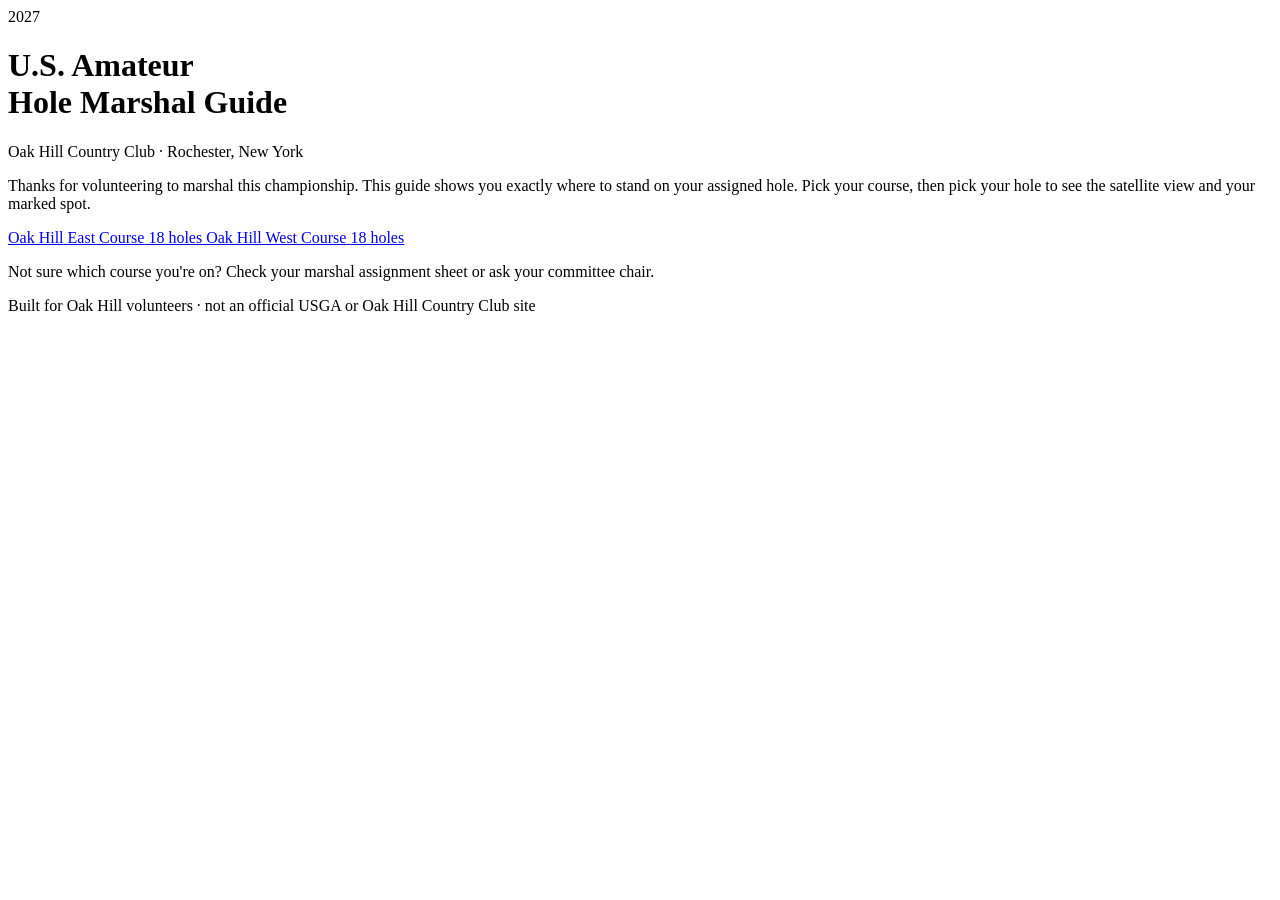
==== index.html @ 724a0f49 "Add files via upload" ====
<!DOCTYPE html>
<html lang="en">
<head>
<meta charset="UTF-8">
<meta name="viewport" content="width=device-width, initial-scale=1.0, maximum-scale=1.0">
<title>Marshal Field Guide — Oak Hill Country Club</title>
<link rel="preconnect" href="https://fonts.googleapis.com">
<link href="https://fonts.googleapis.com/css2?family=Oswald:wght@500;600;700&family=Inter:wght@400;500;600&display=swap" rel="stylesheet">
<link rel="stylesheet" href="css/style.css">
</head>
<body>

<div class="ribbon"></div>

<main class="welcome">
  <div class="badge-row"><span class="year-badge">2027</span></div>
  <h1 class="event-title">U.S. Amateur<br>Hole Marshal Guide</h1>
  <p class="venue-line">Oak Hill Country Club &middot; Rochester, New York</p>
  <div class="divider"></div>
  <p class="welcome-copy">
    Thanks for volunteering to marshal this championship. This guide shows you
    exactly where to stand on your assigned hole. Pick your course, then pick
    your hole to see the satellite view and your marked spot.
  </p>
  <div class="course-picker">
    <a class="course-btn course-btn--east" href="course.html?course=east">
      <span class="course-btn__label">Oak Hill</span>
      <span class="course-btn__name">East&nbsp;Course</span>
      <span class="course-btn__meta">18 holes</span>
    </a>
    <a class="course-btn course-btn--west" href="course.html?course=west">
      <span class="course-btn__label">Oak Hill</span>
      <span class="course-btn__name">West&nbsp;Course</span>
      <span class="course-btn__meta">18 holes</span>
    </a>
  </div>
  <p class="footnote">Not sure which course you're on? Check your marshal assignment sheet or ask your committee chair.</p>
</main>

<footer class="site-footer">
  <p>Built for Oak Hill volunteers &middot; not an official USGA or Oak Hill Country Club site</p>
</footer>

</body>
</html>
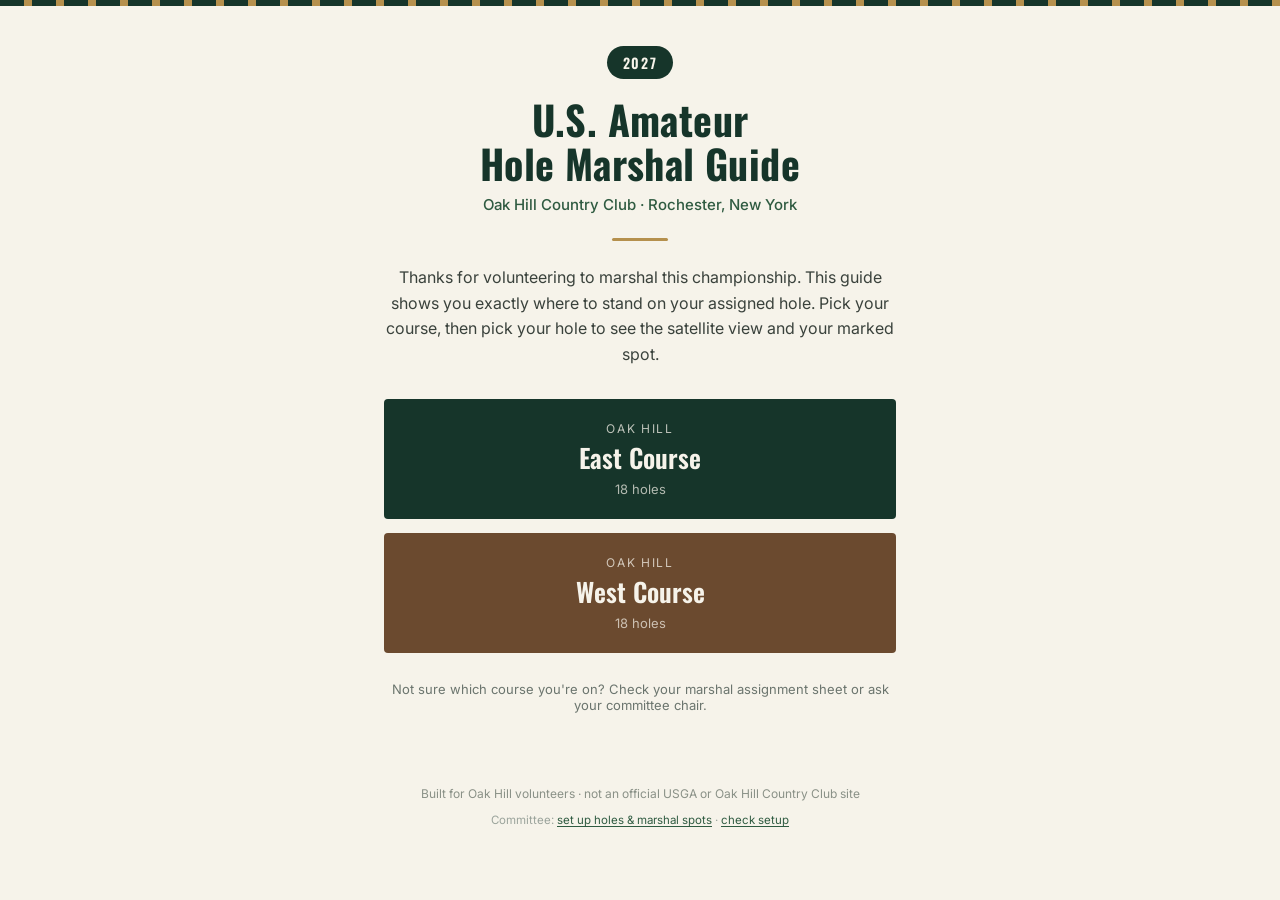
==== commit aa2f3992: "Add files via upload" ====
--- a/index.html
+++ b/index.html
@@ -39,6 +39,10 @@
 
 <footer class="site-footer">
   <p>Built for Oak Hill volunteers &middot; not an official USGA or Oak Hill Country Club site</p>
+  <p class="site-footer__admin">
+    Committee: <a href="admin.html">set up holes &amp; marshal spots</a>
+    &middot; <a href="preflight.html">check setup</a>
+  </p>
 </footer>
 
 </body>
--- a/css/style.css
+++ b/css/style.css
@@ -0,0 +1,996 @@
+/* ============================================================
+   Oak Hill Marshal Guide
+   Palette: fairway green #16352A, turf #2F5B41, cream #F6F3EA,
+            brass #B5904D, flag red #C0392B, ink #1B231E
+   Display type: Oswald (condensed, scoreboard feel)
+   Body type: Inter
+   ============================================================ */
+
+:root {
+  --fairway: #16352A;
+  --turf: #2F5B41;
+  --cream: #F6F3EA;
+  --brass: #B5904D;
+  --flag: #C0392B;
+  --ink: #1B231E;
+  --west-accent: #6B4A2F; /* warmer, earthier accent for West course */
+
+  --radius: 4px;
+}
+
+* { box-sizing: border-box; }
+
+html, body {
+  margin: 0;
+  padding: 0;
+  background: var(--cream);
+  color: var(--ink);
+  font-family: 'Inter', -apple-system, BlinkMacSystemFont, sans-serif;
+  -webkit-tap-highlight-color: transparent;
+}
+
+h1, h2 {
+  font-family: 'Oswald', sans-serif;
+  letter-spacing: 0.01em;
+  margin: 0;
+}
+
+a { text-decoration: none; color: inherit; }
+
+@media (prefers-reduced-motion: reduce) {
+  * { animation: none !important; transition: none !important; }
+}
+
+/* ---------- Ribbon (top accent bar, like a flagstick pennant) ---------- */
+.ribbon {
+  height: 6px;
+  background: repeating-linear-gradient(
+    90deg,
+    var(--fairway) 0px, var(--fairway) 24px,
+    var(--brass) 24px, var(--brass) 32px
+  );
+}
+
+/* ---------- Welcome page ---------- */
+.welcome {
+  max-width: 560px;
+  margin: 0 auto;
+  padding: 40px 24px 24px;
+  text-align: center;
+}
+
+.badge-row { margin-bottom: 18px; }
+
+.year-badge {
+  display: inline-block;
+  background: var(--fairway);
+  color: var(--cream);
+  font-family: 'Oswald', sans-serif;
+  font-weight: 600;
+  font-size: 14px;
+  letter-spacing: 0.12em;
+  padding: 6px 16px;
+  border-radius: 999px;
+}
+
+.event-title {
+  font-size: clamp(28px, 8vw, 40px);
+  font-weight: 700;
+  color: var(--fairway);
+  line-height: 1.1;
+}
+
+.venue-line {
+  margin-top: 10px;
+  font-size: 15px;
+  color: var(--turf);
+  font-weight: 500;
+}
+
+.divider {
+  width: 56px;
+  height: 3px;
+  background: var(--brass);
+  margin: 24px auto;
+  border-radius: 2px;
+}
+
+.welcome-copy {
+  font-size: 16px;
+  line-height: 1.6;
+  color: #3a423c;
+  margin: 0 auto 32px;
+}
+
+.course-picker {
+  display: flex;
+  flex-direction: column;
+  gap: 14px;
+}
+
+.course-btn {
+  display: flex;
+  flex-direction: column;
+  align-items: center;
+  justify-content: center;
+  padding: 22px 16px;
+  border-radius: var(--radius);
+  color: var(--cream);
+  position: relative;
+  transition: transform 0.15s ease;
+  border: none;
+  cursor: pointer;
+  font: inherit;
+  width: 100%;
+}
+.course-btn:active { transform: scale(0.98); }
+
+.course-btn--east { background: var(--fairway); }
+.course-btn--west { background: var(--west-accent); }
+
+.course-btn__label {
+  font-size: 12px;
+  letter-spacing: 0.14em;
+  text-transform: uppercase;
+  opacity: 0.75;
+}
+.course-btn__name {
+  font-family: 'Oswald', sans-serif;
+  font-size: 26px;
+  font-weight: 600;
+  margin-top: 2px;
+}
+.course-btn__meta {
+  font-size: 13px;
+  opacity: 0.7;
+  margin-top: 4px;
+}
+
+.footnote {
+  margin-top: 28px;
+  font-size: 13px;
+  color: #6b756e;
+}
+
+.site-footer {
+  text-align: center;
+  padding: 24px 16px 40px;
+  font-size: 12px;
+  color: #8a9187;
+}
+
+/* ---------- Course header (shared East/West theming) ---------- */
+.course-header, .hole-header, .admin-header {
+  display: flex;
+  align-items: center;
+  gap: 14px;
+  padding: 18px 20px;
+  background: var(--fairway);
+  color: var(--cream);
+}
+.theme-west .course-header,
+.theme-west .hole-header {
+  background: var(--west-accent);
+}
+
+.back-link {
+  font-size: 22px;
+  line-height: 1;
+  padding: 6px 10px;
+  margin-left: -10px;
+  border-radius: 999px;
+}
+.back-link:active { background: rgba(255,255,255,0.15); }
+
+.course-header__eyebrow, .hole-header__eyebrow, .admin-header__eyebrow {
+  display: block;
+  font-size: 11px;
+  letter-spacing: 0.12em;
+  text-transform: uppercase;
+  opacity: 0.7;
+}
+.course-header__title, .hole-header__title, .admin-header__title {
+  font-size: 22px;
+  font-weight: 600;
+}
+.hole-header__text, .admin-header__text { flex: 1; min-width: 0; }
+.hole-flag {
+  font-family: 'Oswald', sans-serif;
+  font-size: 13px;
+  font-weight: 500;
+  background: rgba(255,255,255,0.14);
+  padding: 4px 10px;
+  border-radius: 999px;
+  white-space: nowrap;
+}
+
+/* ---------- Hole grid (tee-marker style buttons) ---------- */
+.hole-grid-wrap {
+  max-width: 520px;
+  margin: 0 auto;
+  padding: 20px 16px 8px;
+}
+
+.hole-grid-instructions {
+  font-size: 14px;
+  color: #5b6459;
+  text-align: center;
+  margin: 4px 0 18px;
+}
+
+.hole-grid {
+  display: grid;
+  grid-template-columns: repeat(3, 1fr);
+  gap: 12px;
+}
+@media (min-width: 420px) {
+  .hole-grid { grid-template-columns: repeat(4, 1fr); }
+}
+
+.hole-tile {
+  aspect-ratio: 1;
+  border-radius: 50%;
+  background: var(--fairway);
+  color: var(--cream);
+  display: flex;
+  flex-direction: column;
+  align-items: center;
+  justify-content: center;
+  border: 3px solid var(--brass);
+  transition: transform 0.12s ease;
+}
+.theme-west .hole-tile { background: var(--west-accent); }
+.hole-tile:active { transform: scale(0.93); }
+
+.hole-tile__number {
+  font-family: 'Oswald', sans-serif;
+  font-size: 26px;
+  font-weight: 700;
+  line-height: 1;
+}
+.hole-tile__label {
+  font-size: 9px;
+  letter-spacing: 0.1em;
+  text-transform: uppercase;
+  opacity: 0.7;
+  margin-top: 2px;
+}
+
+/* ---------- Hole detail / map page ---------- */
+/* The map's shape follows the hole's orientation: tall on phones (hole runs
+   bottom-to-top) and wide on computers (hole runs left-to-right). The 700px
+   breakpoint must match WIDE_LAYOUT_MIN_PX in js/app.js. */
+.map-frame {
+  position: relative;
+  width: 100%;
+}
+
+#map, #geo-map, #img-map {
+  width: 100%;
+  height: 60vh;
+  min-height: 340px;
+  background: #d8d4c8;
+}
+
+@media (min-width: 700px) {
+  .map-frame {
+    max-width: 1100px;
+    margin: 0 auto;
+    padding: 0 16px;
+  }
+  #map, #geo-map, #img-map {
+    height: 56vh;
+    min-height: 380px;
+    border-radius: var(--radius);
+  }
+}
+
+/* Admin's "phone" preview: squeeze the map to a portrait, phone-ish frame
+   so the framing shown is the framing marshals will actually get. */
+/* Admin's phone preview: constrain to a portrait, phone-shaped frame. */
+.map-frame--narrow .map-frame,
+.map-frame--narrow #img-map {
+  max-width: 420px;
+  margin: 0 auto;
+}
+.map-frame--narrow #img-map {
+  height: 64vh;
+  min-height: 420px;
+}
+
+.map-recenter {
+  position: absolute;
+  right: 14px;
+  bottom: 14px;
+  z-index: 500;
+  font: inherit;
+  font-size: 12.5px;
+  font-weight: 600;
+  padding: 8px 12px;
+  border: none;
+  border-radius: 999px;
+  background: rgba(22,53,42,0.9);
+  color: var(--cream);
+  cursor: pointer;
+  box-shadow: 0 1px 4px rgba(0,0,0,0.35);
+}
+.theme-west .map-recenter { background: rgba(107,74,47,0.92); }
+@media (min-width: 700px) {
+  .map-recenter { right: 30px; }
+}
+
+/* Tee / green endpoint markers */
+.hole-endpoint__mark {
+  display: flex;
+  align-items: center;
+  justify-content: center;
+  width: 24px;
+  height: 24px;
+  border-radius: 50%;
+  font-family: 'Oswald', sans-serif;
+  font-size: 13px;
+  font-weight: 700;
+  box-shadow: 0 1px 3px rgba(0,0,0,0.45);
+}
+.hole-endpoint__mark--tee {
+  background: var(--cream);
+  color: var(--fairway);
+  border: 2px solid var(--fairway);
+}
+.hole-endpoint__mark--green {
+  background: var(--turf);
+  color: var(--cream);
+  border: 2px solid var(--cream);
+}
+
+/* Shown inside #map when Leaflet itself failed to load */
+.map-message {
+  display: flex;
+  align-items: center;
+  justify-content: center;
+  background: #e8e4d8;
+  padding: 20px;
+}
+.map-message__inner {
+  max-width: 340px;
+  text-align: center;
+  font-size: 13.5px;
+  line-height: 1.5;
+  color: #5b6459;
+}
+.map-message__inner strong {
+  display: block;
+  margin-bottom: 6px;
+  color: var(--flag);
+}
+.map-message__inner code {
+  background: #fff;
+  padding: 1px 4px;
+  border-radius: 3px;
+}
+
+/* Shown over the map when satellite tiles can't be reached. Anchored to the
+   top so it never collides with the Recentre button in the bottom corner. */
+.map-offline-note {
+  position: absolute;
+  left: 60px;
+  right: 10px;
+  top: 10px;
+  z-index: 450;
+  background: rgba(27,35,30,0.88);
+  color: #f2eee2;
+  font-size: 12px;
+  line-height: 1.45;
+  padding: 8px 10px;
+  border-radius: var(--radius);
+  pointer-events: none;
+}
+
+.marshal-pin__dot {
+  display: block;
+  width: 18px;
+  height: 18px;
+  border-radius: 50% 50% 50% 0;
+  background: var(--flag);
+  border: 2px solid var(--cream);
+  transform: rotate(-45deg);
+  box-shadow: 0 1px 3px rgba(0,0,0,0.4);
+}
+
+.marshal-pin__num {
+  display: flex;
+  align-items: center;
+  justify-content: center;
+  width: 24px;
+  height: 24px;
+  border-radius: 50%;
+  background: var(--flag);
+  color: #fff;
+  border: 2px solid var(--cream);
+  font-family: 'Oswald', sans-serif;
+  font-size: 13px;
+  font-weight: 700;
+  box-shadow: 0 1px 3px rgba(0,0,0,0.4);
+}
+
+.hole-info {
+  max-width: 560px;
+  margin: 0 auto;
+  padding: 18px 20px 8px;
+}
+
+.hole-info__heading {
+  font-size: 15px;
+  font-weight: 600;
+  text-transform: uppercase;
+  letter-spacing: 0.08em;
+  color: var(--turf);
+  margin-bottom: 10px;
+}
+
+.marshal-list {
+  list-style: none;
+  margin: 0 0 14px;
+  padding: 0;
+  display: flex;
+  flex-direction: column;
+  gap: 8px;
+}
+.marshal-list__item {
+  display: flex;
+  align-items: flex-start;
+  gap: 10px;
+  background: #fff;
+  border: 1px solid #e4e0d3;
+  border-radius: var(--radius);
+  padding: 10px 12px;
+  font-size: 14.5px;
+}
+.marshal-list__num {
+  flex-shrink: 0;
+  width: 22px;
+  height: 22px;
+  border-radius: 50%;
+  background: var(--flag);
+  color: #fff;
+  font-size: 12px;
+  font-weight: 700;
+  display: flex;
+  align-items: center;
+  justify-content: center;
+}
+
+.hole-info__note {
+  font-size: 13px;
+  color: #7a8177;
+  line-height: 1.5;
+}
+
+.hole-pager {
+  max-width: 560px;
+  margin: 0 auto;
+  padding: 8px 20px 32px;
+  display: flex;
+  align-items: center;
+  justify-content: space-between;
+  gap: 8px;
+}
+
+.pager-btn {
+  font-size: 13px;
+  font-weight: 600;
+  padding: 10px 14px;
+  border-radius: var(--radius);
+  background: var(--fairway);
+  color: var(--cream);
+  white-space: nowrap;
+  border: none;
+  cursor: pointer;
+  font-family: inherit;
+}
+.theme-west .pager-btn { background: var(--west-accent); }
+.pager-btn--all {
+  background: transparent;
+  color: var(--turf);
+  border: 1px solid #d8d3c3;
+}
+
+/* ============================================================
+   Admin — hole/marshal spot editor (not linked from marshal nav)
+   ============================================================ */
+
+.admin-banner {
+  background: #2a2a2a;
+  color: #f0ead9;
+  font-size: 12px;
+  text-align: center;
+  padding: 6px 10px;
+  letter-spacing: 0.03em;
+}
+
+.admin-controls {
+  max-width: 560px;
+  margin: 0 auto;
+  padding: 16px 20px 0;
+  display: flex;
+  flex-wrap: wrap;
+  align-items: flex-end;
+  gap: 12px;
+}
+.admin-controls label {
+  display: flex;
+  flex-direction: column;
+  font-size: 11px;
+  letter-spacing: 0.08em;
+  text-transform: uppercase;
+  color: var(--turf);
+  gap: 4px;
+  flex: 1;
+  min-width: 120px;
+}
+.admin-controls select {
+  font: inherit;
+  font-size: 15px;
+  padding: 8px 10px;
+  border-radius: var(--radius);
+  border: 1px solid #d8d3c3;
+  background: #fff;
+  color: var(--ink);
+}
+.admin-nav-btns {
+  display: flex;
+  gap: 8px;
+}
+
+.admin-instructions {
+  max-width: 560px;
+  margin: 10px auto 0;
+  padding: 0 20px;
+  font-size: 13px;
+  color: #5b6459;
+  line-height: 1.5;
+}
+
+.admin-panel {
+  max-width: 560px;
+  margin: 0 auto;
+  padding: 16px 20px 0;
+}
+
+.admin-panel__row {
+  display: flex;
+  flex-wrap: wrap;
+  align-items: center;
+  justify-content: space-between;
+  gap: 10px;
+  margin-bottom: 16px;
+}
+
+.admin-hole-meta {
+  font-size: 12px;
+  color: #7a8177;
+  font-variant-numeric: tabular-nums;
+}
+
+.admin-spot-row {
+  align-items: center;
+}
+.admin-spot-fields {
+  flex: 1;
+  min-width: 0;
+  display: flex;
+  flex-direction: column;
+  gap: 6px;
+}
+.admin-spot-label {
+  font: inherit;
+  font-size: 14px;
+  padding: 6px 8px;
+  border-radius: var(--radius);
+  border: 1px solid #d8d3c3;
+  width: 100%;
+}
+.admin-spot-radius {
+  display: flex;
+  align-items: center;
+  gap: 8px;
+  font-size: 12px;
+  color: #5b6459;
+}
+.admin-radius-btn {
+  width: 26px;
+  height: 26px;
+  border-radius: 50%;
+  border: 1px solid #d8d3c3;
+  background: #fff;
+  font-size: 16px;
+  line-height: 1;
+  cursor: pointer;
+}
+.admin-spot-remove {
+  flex-shrink: 0;
+  width: 26px;
+  height: 26px;
+  border-radius: 50%;
+  border: none;
+  background: #f1ece0;
+  color: var(--flag);
+  font-size: 16px;
+  line-height: 1;
+  cursor: pointer;
+}
+
+.admin-export {
+  margin-bottom: 40px;
+  display: flex;
+  flex-direction: column;
+  gap: 12px;
+}
+
+/* ---------- Admin: draft-vs-file conflict notice ---------- */
+.draft-conflict {
+  max-width: 980px;
+  margin: 14px auto 0;
+  padding: 13px 15px;
+  background: #fdf3e7;
+  border: 1px solid #e6d3b3;
+  border-left: 4px solid var(--brass);
+  border-radius: var(--radius);
+  display: flex;
+  flex-wrap: wrap;
+  align-items: center;
+  gap: 10px 14px;
+}
+.draft-conflict__text {
+  flex: 1;
+  min-width: 240px;
+  margin: 0;
+  font-size: 13.5px;
+  line-height: 1.5;
+  color: #6a5533;
+}
+.draft-conflict__text code {
+  background: #fff;
+  padding: 1px 4px;
+  border-radius: 3px;
+}
+.draft-conflict__actions { display: flex; gap: 8px; flex-wrap: wrap; }
+
+/* An author `display` rule beats the UA stylesheet's [hidden]{display:none},
+   so anything toggled via the hidden attribute needs this guard. */
+[hidden] { display: none !important; }
+
+/* ---------- Admin: two-column workspace on wide screens ----------
+   Mapping 36 holes means a lot of small adjustments, so on a desktop the
+   map stays put on the left while the step controls scroll on the right. */
+@media (min-width: 1040px) {
+  .admin-layout {
+    display: grid;
+    grid-template-columns: minmax(0, 1.4fr) minmax(360px, 0.9fr);
+    gap: 0 28px;
+    align-items: start;
+    max-width: 1560px;
+    margin: 0 auto;
+    padding: 0 24px;
+  }
+  .admin-layout__map { position: sticky; top: 14px; }
+  .admin-layout .map-frame { max-width: none; margin: 0; padding: 0; }
+  /* Sized so the framing controls underneath stay above the fold on a
+     laptop screen -- you shouldn't have to scroll to nudge rotation. */
+  .admin-layout__map #map,
+  .admin-layout__map #geo-map,
+  .admin-layout__map #img-map { height: 54vh; min-height: 380px; }
+  .admin-layout .admin-preview-row,
+  .admin-layout .framing-readout,
+  .admin-layout .admin-panel {
+    max-width: none;
+    margin-left: 0;
+    margin-right: 0;
+    padding-left: 0;
+    padding-right: 0;
+  }
+  .admin-layout .admin-warning { max-width: none; }
+  .admin-layout__panels { padding-bottom: 40px; }
+}
+
+/* ---------- Admin: step tabs ---------- */
+.admin-steps {
+  max-width: 720px;
+  margin: 0 auto;
+  padding: 14px 20px 0;
+  display: flex;
+  gap: 10px;
+}
+.admin-step-tab {
+  flex: 1;
+  display: flex;
+  flex-direction: column;
+  align-items: flex-start;
+  gap: 1px;
+  padding: 10px 12px;
+  border: 1px solid #d8d3c3;
+  border-radius: var(--radius);
+  background: #fff;
+  font: inherit;
+  text-align: left;
+  cursor: pointer;
+}
+.admin-step-tab.is-active {
+  background: var(--fairway);
+  border-color: var(--fairway);
+  color: var(--cream);
+}
+.admin-step-tab__num {
+  font-family: 'Oswald', sans-serif;
+  font-size: 11px;
+  font-weight: 700;
+  letter-spacing: 0.1em;
+  opacity: 0.65;
+}
+.admin-step-tab__label {
+  font-family: 'Oswald', sans-serif;
+  font-size: 16px;
+  font-weight: 600;
+}
+.admin-step-tab__hint { font-size: 11.5px; opacity: 0.7; }
+
+/* ---------- Admin: preview toggle ---------- */
+.admin-preview-row {
+  max-width: 720px;
+  margin: 14px auto 10px;
+  padding: 0 20px;
+  display: flex;
+  flex-wrap: wrap;
+  align-items: center;
+  gap: 10px;
+}
+.admin-preview-row__label {
+  font-size: 11px;
+  letter-spacing: 0.08em;
+  text-transform: uppercase;
+  color: var(--turf);
+}
+.admin-toggle-group { display: flex; gap: 6px; flex-wrap: wrap; }
+.admin-toggle {
+  font: inherit;
+  font-size: 12.5px;
+  padding: 7px 11px;
+  border: 1px solid #d8d3c3;
+  border-radius: 999px;
+  background: #fff;
+  color: var(--turf);
+  cursor: pointer;
+}
+.admin-toggle.is-active {
+  background: var(--turf);
+  border-color: var(--turf);
+  color: var(--cream);
+}
+
+/* ---------- Admin: framing readout + controls ---------- */
+.framing-readout {
+  max-width: 720px;
+  margin: 10px auto 0;
+  padding: 0 20px;
+  font-size: 12px;
+  color: #6b756e;
+  font-variant-numeric: tabular-nums;
+}
+
+.admin-framing {
+  display: flex;
+  flex-wrap: wrap;
+  align-items: center;
+  gap: 10px 16px;
+}
+.admin-framing__group {
+  display: flex;
+  align-items: center;
+  gap: 6px;
+}
+.admin-framing__label {
+  font-size: 11px;
+  letter-spacing: 0.08em;
+  text-transform: uppercase;
+  color: var(--turf);
+  margin-right: 2px;
+}
+.admin-mini-btn {
+  font: inherit;
+  font-size: 13px;
+  font-variant-numeric: tabular-nums;
+  min-width: 42px;
+  padding: 7px 8px;
+  border: 1px solid #d8d3c3;
+  border-radius: var(--radius);
+  background: #fff;
+  color: var(--ink);
+  cursor: pointer;
+}
+.admin-mini-btn:active { background: #efeade; }
+
+/* ---------- Admin: panels & misc ---------- */
+.admin-panel {
+  max-width: 720px;
+  margin: 0 auto;
+  padding: 16px 20px 0;
+}
+
+.admin-btn-row {
+  display: flex;
+  flex-wrap: wrap;
+  gap: 8px;
+  margin-bottom: 4px;
+}
+
+.admin-check {
+  display: flex;
+  align-items: center;
+  gap: 9px;
+  margin-top: 14px;
+  font-size: 14px;
+  color: #3a423c;
+  cursor: pointer;
+}
+.admin-check input { width: 18px; height: 18px; accent-color: var(--turf); }
+
+.admin-warning {
+  background: #fdf3e7;
+  border: 1px solid #e6d3b3;
+  border-left: 4px solid var(--brass);
+  border-radius: var(--radius);
+  padding: 11px 13px;
+  font-size: 13.5px;
+  line-height: 1.5;
+  color: #6a5533;
+  max-width: 720px;
+  margin: 10px auto 0;
+}
+
+.admin-status {
+  min-height: 18px;
+  font-size: 13px;
+  color: var(--turf);
+  font-weight: 500;
+  margin: 0 0 4px;
+}
+
+.admin-progress {
+  display: flex;
+  flex-direction: column;
+  gap: 2px;
+  font-size: 11.5px;
+  opacity: 0.85;
+  text-align: right;
+  font-variant-numeric: tabular-nums;
+}
+.admin-progress__row strong { font-weight: 600; }
+
+.admin-import {
+  display: flex;
+  flex-direction: column;
+  gap: 5px;
+  padding: 12px;
+  border: 1px dashed #cfc9b6;
+  border-radius: var(--radius);
+  background: #fbf9f2;
+}
+.admin-import__label {
+  font-size: 11px;
+  letter-spacing: 0.08em;
+  text-transform: uppercase;
+  color: var(--turf);
+}
+.admin-import__hint { font-size: 12px; color: #7a8177; line-height: 1.45; }
+
+.admin-page .course-btn:disabled {
+  opacity: 0.45;
+  cursor: not-allowed;
+}
+
+.pager-btn.is-active {
+  background: var(--flag);
+  color: #fff;
+  border-color: var(--flag);
+}
+
+/* Empty-state row inside a marshal list */
+.marshal-list__item--empty {
+  color: #7a8177;
+  font-size: 13.5px;
+  justify-content: center;
+  background: #fbf9f2;
+}
+
+/* Hole tiles with no data yet */
+.hole-tile--pending { opacity: 0.55; }
+
+/* ---------- Stage 2: station position readout ---------- */
+.admin-spot-pos {
+  font-size: 11.5px;
+  color: #7a8177;
+  font-variant-numeric: tabular-nums;
+  margin-right: auto;
+}
+.admin-spot-radius { flex-wrap: wrap; }
+
+/* Sub-line under a station's description on the marshal page */
+.marshal-list__meta {
+  display: block;
+  font-size: 12px;
+  color: #7a8177;
+  margin-top: 2px;
+  font-variant-numeric: tabular-nums;
+}
+
+/* The hole image sits on a dark ground so letterboxing reads as deliberate */
+#img-map, .hole-page #map { background: #23281f; }
+
+/* ---------- Course grid: setup states ---------- */
+/* Amber = image captured, marshal stations still to place. Distinct from
+   fully-pending so setup progress is legible at a glance. */
+.hole-tile--no-stations {
+  opacity: 0.9;
+  border-color: var(--brass);
+  background: #6b5a2f;
+}
+.theme-west .hole-tile--no-stations { background: #6b5a2f; }
+
+.grid-summary {
+  margin: 20px auto 0;
+  max-width: 480px;
+  padding: 11px 13px;
+  background: #fdf3e7;
+  border: 1px solid #e6d3b3;
+  border-left: 4px solid var(--brass);
+  border-radius: var(--radius);
+  font-size: 13px;
+  line-height: 1.5;
+  color: #6a5533;
+  font-variant-numeric: tabular-nums;
+}
+
+/* ---------- Preflight check rows ---------- */
+.pf-row { align-items: center; gap: 10px; }
+.pf-badge {
+  flex-shrink: 0;
+  width: 22px; height: 22px;
+  border-radius: 50%;
+  display: flex; align-items: center; justify-content: center;
+  font-weight: 700; font-size: 12px; color: #fff;
+  background: #9aa39b;
+}
+.pf-hole {
+  flex-shrink: 0;
+  min-width: 62px;
+  font-family: 'Oswald', sans-serif;
+  font-weight: 600;
+}
+.pf-detail { font-size: 13px; line-height: 1.45; color: #4a534b; }
+.pf-row--ready       .pf-badge { background: var(--turf); }
+.pf-row--no-stations .pf-badge { background: var(--brass); }
+.pf-row--no-image    .pf-badge { background: #c3c8c1; color: #5b6459; }
+.pf-row--broken      .pf-badge { background: var(--flag); }
+.pf-row--mismatch    .pf-badge { background: var(--flag); }
+.pf-row--broken, .pf-row--mismatch { border-color: #e3b6b0; background: #fdf0ee; }
+
+/* ---------- Shot points (dogleg waypoints) ---------- */
+.hole-endpoint__mark--shot {
+  background: var(--brass);
+  color: #2a2110;
+  border: 2px solid var(--cream);
+  font-size: 11px;
+  letter-spacing: -0.02em;
+}
+
+/* ---------- Admin link in the welcome footer ---------- */
+.site-footer__admin {
+  margin-top: 6px;
+  font-size: 11.5px;
+  color: #9aa39b;
+}
+.site-footer__admin a {
+  color: var(--turf);
+  text-decoration: underline;
+  text-underline-offset: 2px;
+}
